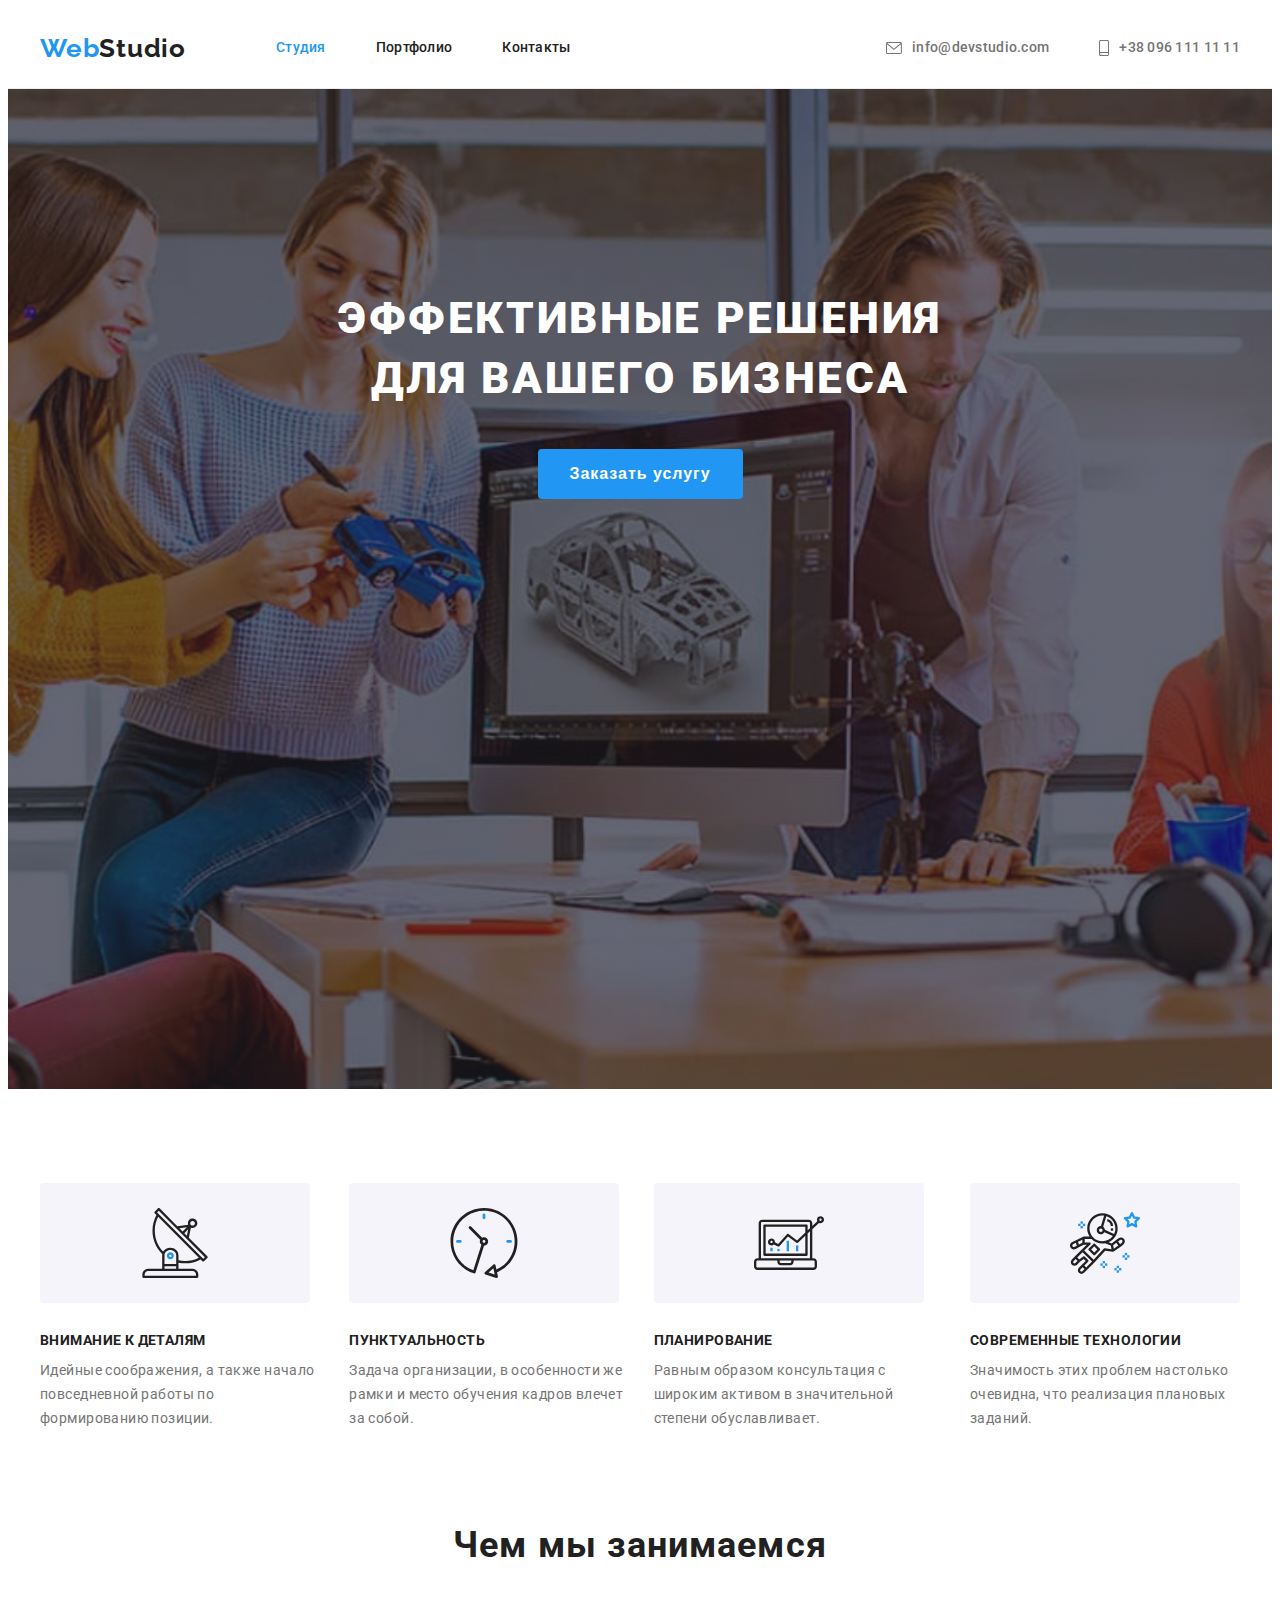
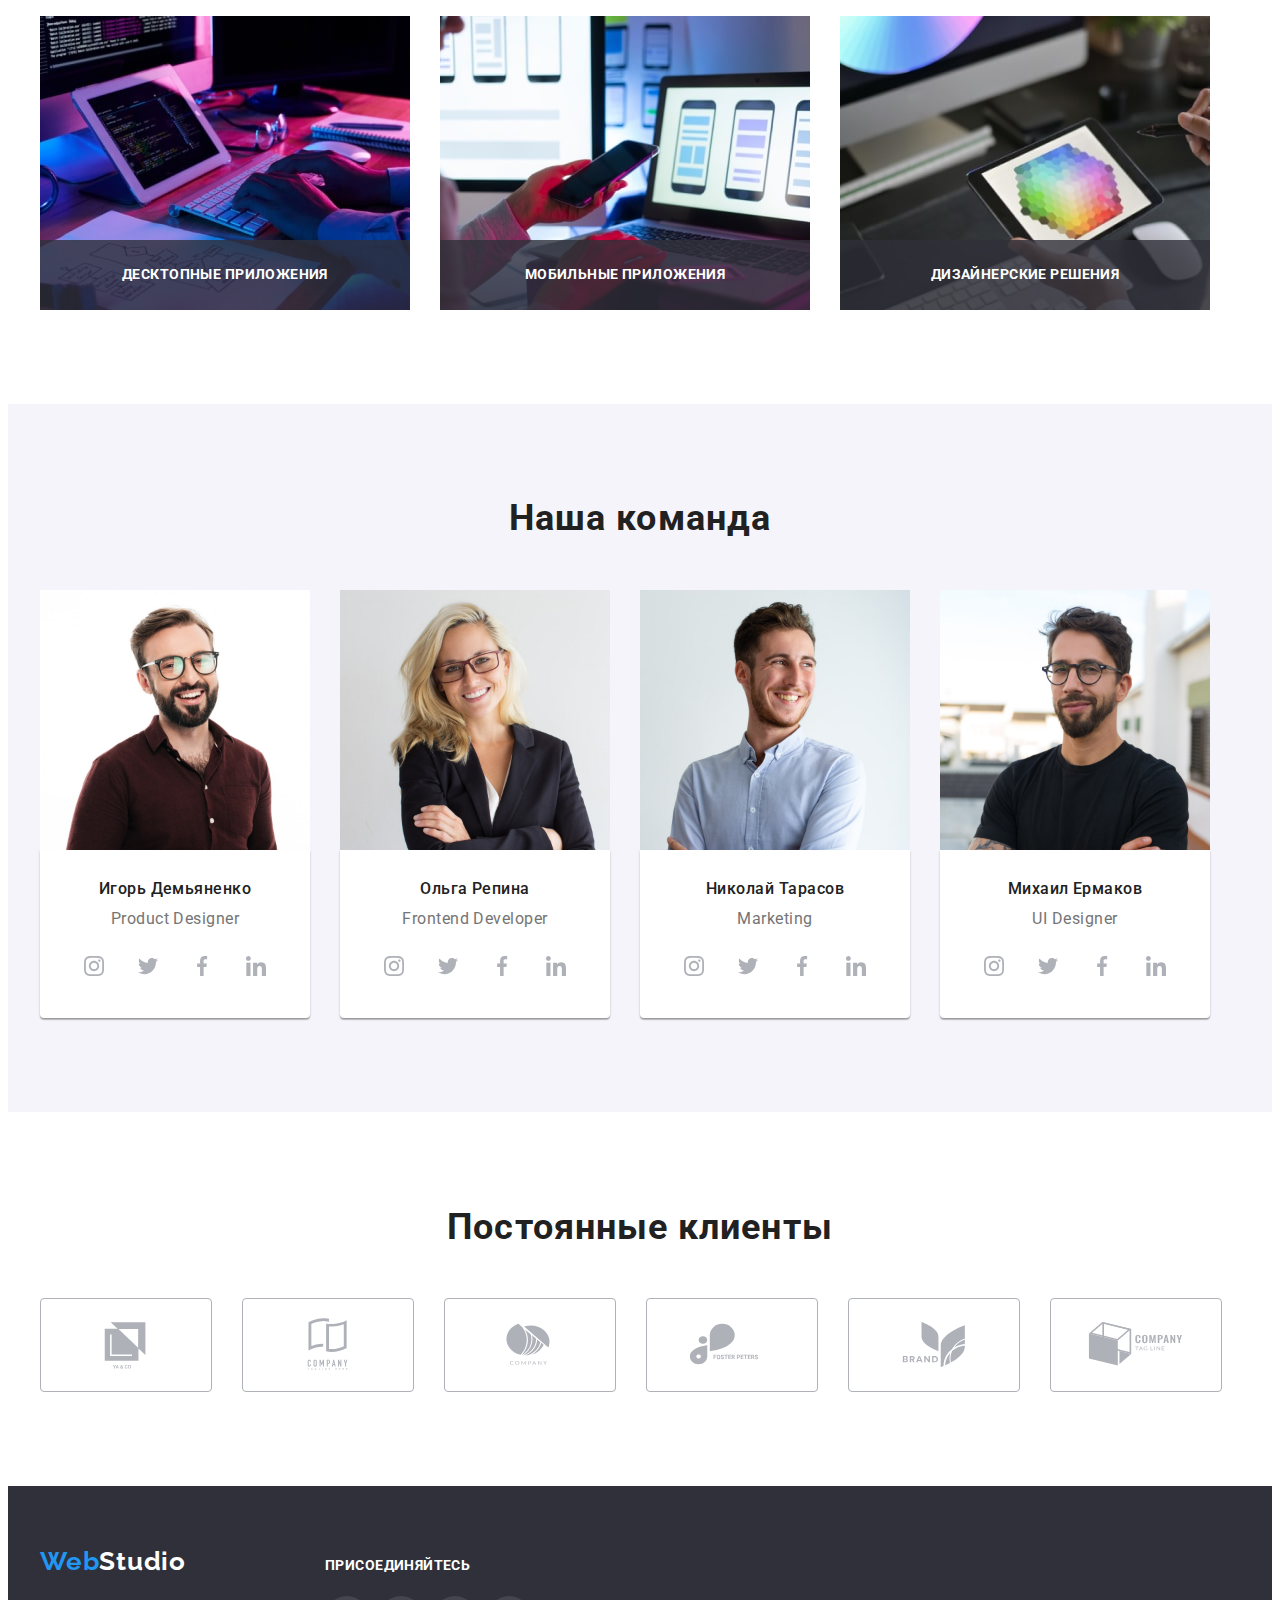
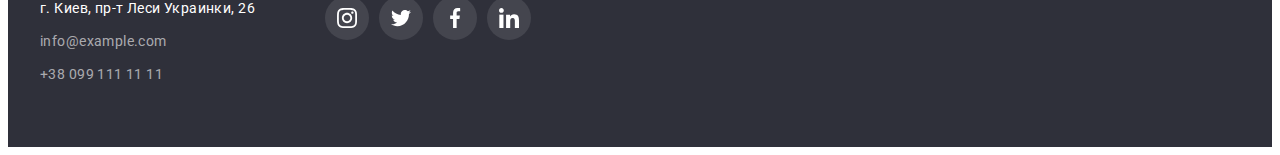
==== index.html @ 8d9dfb08 "add" ====
<!DOCTYPE html>
<html lang="ru">
<head>
    <meta charset="UTF-8">
    <meta http-equiv="X-UA-Compatible" content="IE=edge">
    <meta name="viewport" content="width=device-width, initial-scale=1.0">
    <title>Studio</title>
    <link rel="preconnect" href="https://fonts.googleapis.com">
    <link href="https://fonts.googleapis.com/css2?family=Raleway:wght@700&family=Roboto:wght@400;500;700;900&display=swap" rel="stylesheet">
    <link rel="preconnect" href="https://fonts.gstatic.com" crossorigin>
    <link
            rel="stylesheet"
            href="https://cdnjs.cloudflare.com/ajax/libs/modern-normalize/1.1.0/modern-normalize.min.css"
            integrity="sha512-wpPYUAdjBVSE4KJnH1VR1HeZfpl1ub8YT/NKx4PuQ5NmX2tKuGu6U/JRp5y+Y8XG2tV+wKQpNHVUX03MfMFn9Q=="
            crossorigin="anonymous"
            referrerpolicy="no-referrer"
        />
    <link rel="stylesheet" href="./css/styles.css">
</head>
<body>

    <!--Nav sections -->
    <header class="header">
        <div class="container header-container">
            <nav class="header-nav">
                <a href="./index.html" class="header-logo"><span>Web</span>Studio </a>
                    <ul class="header-list">
                        <li class="header-item"><a class="header-link  current" href="./index.html">Студия</a></li>
                        <li class="header-item"><a class="header-link" href="./portfolio.html">Портфолио</a></li>
                        <li class="header-item"><a class="header-link" href="#">Контакты</a></li>
                    </ul>
            </nav>
                <ul class="header-list">
                    <li class="header-item">
                        <a class="header-mail-link" href="mailto:info@example.com">
                            <svg class="header-icon-mail">
                            <use href="./images/symbol-defs.svg#icon-mail"></use>
                            </svg>
                            info@devstudio.com
                        </a>
                    </li>
                    <li class="header-item">
                        <a class="header-tel-link" href="tel:+380991111111">
                            <svg class="header-icon-tel">
                            <use href="./images/symbol-defs.svg#icon-smartphone"></use>
                            </svg>
                            +38 096 111 11 11
                        </a>
                    </li>
                </ul>
        </div>
    </header>

    <!--Main section -->
    <main>
        <!--Hero section-->
        <section class="hero">
            <div class="container hero-container">
                <h1 class="hero-title">Эффективные решения <br> для вашего бизнеса</h1>
                <button type="button" class="hero-btn">Заказать услугу</button>
            </div>
        </section>
       

    <!--Section What are you doing-->
    <section class="section">
       <div class="container">
           <h2 class="visually-hidden">Внимание к деталям</h2>
            <ul class="details-list">
                <li class="details-item">
                    <div class="details-box-icon">
                        <svg class="details-icon">
                            <use href="./images/symbol-defs.svg#icon-details-antenna-1"></use>
                        </svg>
                    </div>
                    <h3 class="details-title">Внимание к деталям</h3>
                    <p class="details-text">
                        Идейные соображения, а также начало повседневной работы по формированию позиции.
                    </p>
                </li>
                <li class="details-item ">
                    <div class="details-box-icon">
                         <svg class="details-icon">
                            <use href="./images/symbol-defs.svg#icon-details-clock-2"></use>
                        </svg>
                    </div>
                    <h3 class="details-title">Пунктуальность</h3>
                    <p class="details-text">
                        Задача организации, в особенности же рамки и место обучения кадров влечет за собой.
                    </p>
                </li>
                <li class="details-item ">
                    <div class="details-box-icon">
                         <svg class="details-icon">
                            <use href="./images/symbol-defs.svg#icon-details-diagram-3"></use>
                        </svg>
                    </div>
                    <h3 class="details-title">Планирование</h3>
                    <p class="details-text">
                        Равным образом консультация с широким активом в значительной степени обуславливает.
                    </p>
                </li>
                <li class="details-item ">
                     <div class="details-box-icon">
                         <svg class="details-icon">
                            <use href="./images/symbol-defs.svg#icon-details-astronaut-4"></use>
                        </svg>
                     </div>
                    <h3 class="details-title">Современные технологии</h3>
                    <p class="details-text">
                        Значимость этих проблем настолько очевидна, что реализация плановых заданий.
                    </p>
                </li>
            </ul>
       </div>
        </section>
        <section class="section doing-section">
            <div class="container">
                <h2 class="doing-title" >Чем мы занимаемся</h2>
                <ul class="doing-list">
                    <li class="doing-item">
                        <img src="images/work_1.jpg" alt="work1" width="370">
                         <div class="doing-box">
                            <p class="doing-text">Десктопные приложения</p>
                        </div>
                    </li>
                    <li class="doing-item">
                        <img src="images/work_2.jpg" alt="work2" width="370">
                        <div class="doing-box">
                            <p class="doing-text">Мобильные приложения</p>
                        </div>
                    </li>
                    <li class="doing-item">
                        <img src="images/work_3.jpg" alt="work3" width="370">
                        <div class="doing-box">
                            <p class="doing-text">Дизайнерские решения</p>
                        </div>
                    </li>
                </ul>
            </div>
        </section>
    <!--Team section-->
    <section class="section team">
        <div class="container">
            <h2 class="team-first-title">Наша команда</h2>
                <ul class="team-list">
                    <li class="team-item">
                        <img src="images/igor-min.jpg" alt="igor" width="270"  >
                        <div class="team-text-container">
                            <h3 class="team-second-title">Игорь Демьяненко</h3>
                            <p class="team-text">Product Designer</p>
                            <!--Social links team section-->
                            <ul class="team-social-list">
                                <li class="team-social-item">
                                <a class="team-social-link" href="#" 
                                    aria-label="instagram">
                                    <svg class="team-social-icon">
                                    <use href="./images/symbol-defs.svg#icon-instagram-1"></use>
                                    </svg>
                                </a>
                                </li>
                                <li class="team-social-item">
                                <a class="team-social-link" href="#"  
                                    aria-label="twitter">
                                    <svg class="team-social-icon">
                                    <use href="./images/symbol-defs.svg#icon-twitter-2"></use>
                                    </svg>
                                </a>
                                </li>
                                <li class="team-social-item">
                                <a class="team-social-link" href="#"  
                                    aria-label="facebook">
                                    <svg class="team-social-icon">
                                    <use href="./images/symbol-defs.svg#icon-facebook-3"></use>
                                    </svg>
                                </a>
                                </li>
                                <li class="team-social-item">
                                <a class="team-social-link" href="#"  
                                    aria-label="linkedin">
                                    <svg class="team-social-icon">
                                    <use href="./images/symbol-defs.svg#icon-linkedin-4"></use>
                                    </svg>
                                </a>
                                </li>
                            </ul>
                        </div>
                    </li>
                    <li class="team-item">
                        <img src="images/olga-min.jpg" alt="olga" width="270">
                        <div class="team-text-container">
                            <h3 class="team-second-title">Ольга Репина</h3>
                            <p class="team-text">Frontend Developer</p>
                            <!--Social links team section-->
                            <ul class="team-social-list">
                                <li class="team-social-item">
                                <a class="team-social-link" href="#" 
                                    aria-label="instagram">
                                    <svg class="team-social-icon">
                                    <use href="./images/symbol-defs.svg#icon-instagram-1"></use>
                                    </svg>
                                </a>
                                </li>
                                <li class="team-social-item">
                                <a class="team-social-link" href="#"  
                                    aria-label="twitter">
                                    <svg class="team-social-icon">
                                    <use href="./images/symbol-defs.svg#icon-twitter-2"></use>
                                    </svg>
                                </a>
                                </li>
                                <li class="team-social-item">
                                <a class="team-social-link" href="#"  
                                    aria-label="facebook">
                                    <svg class="team-social-icon">
                                    <use href="./images/symbol-defs.svg#icon-facebook-3"></use>
                                    </svg>
                                </a>
                                </li>
                                <li class="team-social-item">
                                <a class="team-social-link" href="#"  
                                    aria-label="linkedin">
                                    <svg class="team-social-icon">
                                    <use href="./images/symbol-defs.svg#icon-linkedin-4"></use>
                                    </svg>
                                </a>
                                </li>
                            </ul>
                        </div>
                    </li>
                    <li class="team-item">
                        <img src="images/nikolay-min.jpg" alt="nikolay" width="270">
                        <div class="team-text-container">
                            <h3 class="team-second-title">Николай Тарасов</h3>
                            <p class="team-text">Marketing</p>
                            <!--Social links team section-->
                            <ul class="team-social-list">
                                <li class="team-social-item">
                                <a class="team-social-link" href="#" 
                                    aria-label="instagram">
                                    <svg class="team-social-icon">
                                    <use href="./images/symbol-defs.svg#icon-instagram-1"></use>
                                    </svg>
                                </a>
                                </li>
                                <li class="team-social-item">
                                <a class="team-social-link" href="#"  
                                    aria-label="twitter">
                                    <svg class="team-social-icon">
                                    <use href="./images/symbol-defs.svg#icon-twitter-2"></use>
                                    </svg>
                                </a>
                                </li>
                                <li class="team-social-item">
                                <a class="team-social-link" href="#"  
                                    aria-label="facebook">
                                    <svg class="team-social-icon">
                                    <use href="./images/symbol-defs.svg#icon-facebook-3"></use>
                                    </svg>
                                </a>
                                </li>
                                <li class="team-social-item">
                                <a class="team-social-link" href="#"  
                                    aria-label="linkedin">
                                    <svg class="team-social-icon">
                                    <use href="./images/symbol-defs.svg#icon-linkedin-4"></use>
                                    </svg>
                                </a>
                                </li>
                            </ul>
                        </div>
                    </li>
                    <li class="team-item">
                        <img src="images/misha-min.jpg" alt="misha" width="270">
                        <div class="team-text-container">
                            <h3 class="team-second-title">Михаил Ермаков</h3>
                            <p class="team-text">UI Designer</p>
                            <!--Social links team section-->
                            <ul class="team-social-list">
                                <li class="team-social-item">
                                <a class="team-social-link" href="#" 
                                    aria-label="instagram">
                                    <svg class="team-social-icon">
                                    <use href="./images/symbol-defs.svg#icon-instagram-1"></use>
                                    </svg>
                                </a>
                                </li>
                                <li class="team-social-item">
                                <a class="team-social-link" href="#"  
                                    aria-label="twitter">
                                    <svg class="team-social-icon">
                                    <use href="./images/symbol-defs.svg#icon-twitter-2"></use>
                                    </svg>
                                </a>
                                </li>
                                <li class="team-social-item">
                                <a class="team-social-link" href="#"  
                                    aria-label="facebook">
                                    <svg class="team-social-icon">
                                    <use href="./images/symbol-defs.svg#icon-facebook-3"></use>
                                    </svg>
                                </a>
                                </li>
                                <li class="team-social-item">
                                <a class="team-social-link" href="#"  
                                    aria-label="linkedin">
                                    <svg class="team-social-icon">
                                    <use href="./images/symbol-defs.svg#icon-linkedin-4"></use>
                                    </svg>
                                </a>
                                </li>
                            </ul>
                        </div>
                    </li>
                </ul>
        </div>
    </section>

    <!--Clients section-->
    <section class="section">
       <div class="container">
            <h2 class="clients-tittle">Постоянные клиенты</h2>
        <ul class="clients-list">
            <li class="clients-item">
                <a class="clients-link" href="#">
                    <svg class="clients-icon">
                    <use href="./images/symbol-defs.svg#icon-clients-logo" ></use>
                    </svg>
                </a>
            </li>
            <li class="clients-item">
                <a class="clients-link" href="#">
                    <svg class="clients-icon">
                    <use href="./images/symbol-defs.svg#icon-clients-logo-1" ></use>
                    </svg>
                </a>
            </li>
            <li class="clients-item">
                <a class="clients-link" href="#">
                    <svg class="clients-icon">
                    <use href="./images/symbol-defs.svg#icon-clients-logo-2" ></use>
                    </svg>
                </a>
            </li>
            <li class="clients-item">
                <a class="clients-link" href="#">
                    <svg class="clients-icon">
                    <use href="./images/symbol-defs.svg#icon-clients-logo-3" ></use>
                    </svg>
                </a>
            </li>
            <li class="clients-item">
                <a class="clients-link" href="#">
                    <svg class="clients-icon">
                    <use href="./images/symbol-defs.svg#icon-clients-logo-4" ></use>
                    </svg>
                </a>
            </li>
            <li class="clients-item">
                <a class="clients-link link" href="#">
                    <svg class="clients-icon">
                    <use href="./images/symbol-defs.svg#icon-clients-logo-6"></use>
                    </svg>
                </a>
            </li>
        </ul>
       </div>
    </section>
</main>

    <!--Footer section-->
<footer class="footer">
    <div class="container footer-container">
       <div class="footer-box">
            <a href="./index.html" class="footer-logo"><span>Web</span>Studio </a>
                <address class="footer-adress">
                    <ul class="footer-list">
                        <li class="footer-item">
                            <a href="#" class="footer-second-adress">г. Киев, пр-т Леси Украинки, 26</a>  
                        </li>
                        <li class="footer-item">
                            <a href="mailto:info@example.com" class="footer-mail">info@example.com</a>
                        </li>
                        <li class="footer-item">
                            <a href="tel:+380991111111" class="footer-tel">+38 099 111 11 11</a>
                        </li>
                    </ul>
                </address>
       </div>
        <!--Social links team section-->
      <div class="footer-box">
            <p class="footer-social-text">Присоединяйтесь</p>
            <ul class="footer-social-list">
                <li class="footer-social-item">
                    <a class="footer-social-link" href="#" aria-label="instagram">
                    <svg class="footer-social-icon">
                        <use href="./images/symbol-defs.svg#icon-instagram-1"></use>
                    </svg>
                </a>
                </li>
                <li class="footer-social-item">
                    <a class="footer-social-link" href="#" aria-label="twitter">
                    <svg class="footer-social-icon">
                        <use href="./images/symbol-defs.svg#icon-twitter-2"></use>
                    </svg>
                </a>
                </li>
                <li class="footer-social-item">
                <a class="footer-social-link" href="#" aria-label="facebook">
                    <svg class="footer-social-icon">
                        <use href="./images/symbol-defs.svg#icon-facebook-3"></use>
                    </svg>
                </a>
                </li>
                <li class="footer-social-item">
                <a class="footer-social-link" href="#"aria-label="linkedin">
                    <svg class="footer-social-icon">
                        <use href="./images/symbol-defs.svg#icon-linkedin-4"></use>
                    </svg>
                </a>
                </li>
            </ul>
      </div>
    </div>
</footer>

</body>
</html>
---- css/styles.css ----
:root {
    --main-text-color: #757575;/*основной цвет текста на сайте*/
    --primary-first-text-color:#FFFFFF;/*второй цвет текста на сайте*/
    --primary-second-text-color:#212121;/*третий цвет текста на сайте*/
    --accent-color:#2196F3;/*акцент цвета*/
    --main-background-color:#FFFFFF; /*главный цвет-заливки сайта*/
    --primary-background-color:#2F303A;/*цвет заливки для fouter и hero*/
    --primary-team-background-color:#F5F4FA;/*цвет заливки team*/
    --main-btn-background: #2196F3;/*заливка кнопки*/
    --foter-mail-color:rgba(255, 255, 255, 0.6);/*цвет мейла и телефона в футоре*/
    --icon-color:#AFB1B8;/*цвет для иконки*/
}

body {
    font-family: Roboto, sans-serif; /*подкл. главного шрифта на сайте*/
    font-size: 14px; /*подкл. размера шрифта на сайте*/
    background: var(--main-background-color); /*главная заливка*/
    color: var(--main-text-color); /*главный цвет шрифта*/
}

/*сбрасывает стили*/
h1, h2, h3, p, ul {
    margin: 0;
}

/*убирает точки в списке*/
ul {
    padding: 0;
    list-style: none;
}

/*убирает подчеркивания в ссылках*/
a {
    text-decoration: none;
}

/*сбрасывает стили на картинках*/
img {
    display: block;
    max-width: 100%;
    height: auto;
}

/*скрывает не нужные заголовки*/
.visually-hidden {
    position: absolute;
    white-space: nowrap;
    width: 1px;
    height: 1px;
    overflow: hidden;
    border: 0;
    padding: 0;
    clip: rect(0 0 0 0);
    clip-path: inset(50%);
    margin: -1px;
}

/*контейнер*/
.container {
    width: 1200px;
    margin: 0 auto;
    padding-left: 15px;
    padding-right: 15px;

}

/*падинг на секции*/
.section {
    padding: 94px 0;
}


/*-------------HEADER-------------- */

.header {
    border-bottom: 1px solid #ececec;
}

.header-container {
    display: flex;
    align-items: center;
}

.header-nav {
    display: flex;
    align-items: center;
}

.header-logo {
    margin-right: 90px;

    font-family: Raleway, sans-serif;
    font-weight: 700;
    font-size: 26px;
    line-height: 1.19;
    letter-spacing: 0.03em;

    color: var(--primary-second-text-color);
}

.header-logo > span {
    color: var(--accent-color);
}

.header-list {
    display: flex;
    margin-left: auto;
}

.header-item:not(:last-child) {
    margin-right: 50px;
}

.header-link {
    padding: 32px 0;
    display: block;

    font-weight: 500;
    line-height: 1.14;
    letter-spacing: 0.02em;

    color: var(--primary-second-text-color);
    
}

.header-tel-link,
.header-mail-link {
    display: flex;
    align-items: center;
    font-weight: 500;
    line-height: 1.14;
    letter-spacing: 0.02em;
    color: var(--main-text-color);
}

.header-icon-mail,
.header-icon-tel {
    margin-right: 10px;
    fill: currentColor;
    width: 16px;
    height: 12px;
}
.header-icon-tel {
    width: 10px;
    height: 16px;
}
.header-link:hover,
.header-link:focus,
.header-tel-link:hover,
.header-tel-link:focus,
.header-mail-link:hover,
.header-mail-link:focus {
    color: var(--accent-color);
}

.current {
    color: #2196F3;
}

/*---------------HERO-----------------*/

.hero {
    padding: 200px 0;
    margin: 0 auto;

    max-width: 1600px;
    height: 600px;
    background-color:var(--primary-background-color);
    background-image: linear-gradient( 
        to right,
        rgba(47, 48, 58, 0.4),
        rgba(47, 48, 58, 0.4)),
        url('../images/header-background-min.jpg');
    background-repeat: no-repeat ;
    background-size: cover;
    background-position: center;
}

.hero-container {
    display: flex;
    flex-direction: column;
    align-items: center;
}

.hero-title {
    margin-bottom: 40px;

    font-weight: 900;
    font-size: 44px;
    line-height: 1.36;
    text-align: center;
    letter-spacing: 0.06em;
    text-transform: uppercase;

    color:var(--primary-first-text-color);
}

.hero-btn {
    padding: 10px 32px;
   
    font-weight: 700;
    font-size: 16px;
    line-height: 1.87;
    text-decoration: none;
    letter-spacing: 0.06em;

    color: var(--primary-first-text-color);
    background-color: var(--main-btn-background);
    border: transparent;
    border-radius: 4px;
    cursor: pointer;
}

/*---------------------DETAILS SECTION-------------------*/

.details-title {
    margin-bottom: 10px;

    font-weight: 700;
    font-size: 14px;
    line-height: 1.14;
    letter-spacing: 0.03em;
    text-transform: uppercase;
    
    color:var(--primary-second-text-color);
}

.details-text {
    font-weight: 400;
    line-height: 1.71;
    letter-spacing: 0.03em;
    
}

.details-list {
    display: flex;
}

.details-item:not(:last-child) {
   margin-right: 30px;
}

.details-box-icon {
    margin-bottom: 30px;

    display: flex;
    width: 270px;
    height: 120px;
    align-items: center;
    justify-content: center;
      
    background-color: var(--primary-team-background-color);
    border-radius: 4px;
}

.details-icon {
    width: 70px;
    height: 70px;
}


/*----------------------DOING SECTION--------------------*/

.doing-section {
    padding-top: 0;
}

.doing-title {
    margin-bottom: 50px;

    font-weight: 700;
    font-size: 36px;
    line-height: 1.16;
    text-align: center;
    letter-spacing: 0.03em;

    color:var(--primary-second-text-color);
}

.doing-list {
    display: flex;
}

.doing-item:not(:last-child) {
    margin-right: 30px;
    position: relative;
}

.doing-item {
    position: relative;
}

.doing-box {
    position: absolute;
    bottom: 0;
    left: 0;
    display: flex;    
    justify-content: center;
    align-items: center;
    width: 100%;
    height: 70px;
    background: rgba(47, 48, 58, 0.8);
}

.doing-text {    
    font-weight: 700;
    font-size: 14px;
    line-height: 1.14;
    text-align: center;
    letter-spacing: 0.03em;
    text-transform: uppercase;

    color: var(--primary-first-text-color); 

}

/*--------------------TEAM SECTION-----------------------*/

.team {
    background-color: var(--primary-team-background-color);
}

.team-first-title {
    margin-bottom: 50px;

    font-weight: 700;
    font-size: 36px;
    line-height: 1.16;
    text-align: center;
    letter-spacing: 0.03em;

    color:var(--primary-second-text-color);
}

.team-text-container {
    padding: 30px 0;

    box-shadow: 0px 1px 3px rgba(0, 0, 0, 0.12),
        0px 1px 1px rgba(0, 0, 0, 0.14),
        0px 2px 1px rgba(0, 0, 0, 0.2);
    border-radius: 0px 0px 4px 4px;
}

.team-second-title {
    margin-bottom: 10px;

    font-weight: 500;
    font-size: 16px;
    line-height: 1.18;
    text-align: center;
    letter-spacing: 0.03em;

    color: var(--primary-second-text-color);
}

.team-text {
    font-weight: 400;
    font-size: 16px;
    line-height: 19px;
    text-align: center;
    letter-spacing: 0.03em;
}

.team-list {
    display: flex;
}

.team-item {
    background-color: var(--main-background-color);
}

.team-item:not(:last-child) {
    margin-right: 30px;
}

/*----Team social link-------*/

.team-social-list {
    margin-top: 16px;
    display: flex;
    justify-content: center;
}

.team-social-item:not(:last-child) {
    margin-right: 10px;
}

.team-social-link {
    display: flex;
    width: 44px;
    height: 44px;
    align-items: center;
    justify-content: center;

    color: var(--icon-color);
}

.team-social-icon {
    fill: currentColor;
    width: 20px;
    height: 20px;
}

.team-social-link:hover,
.team-social-link:focus {
    background-color: var(--accent-color);
    color: var(--primary-first-text-color);
    border-radius: 50%;

}

/*------------------Clients--------------------*/

.clients-tittle {
    margin-bottom: 50px;
    font-weight: 700;
    font-size: 36px;
    line-height: 42px;
    text-align: center;
    letter-spacing: 0.03em;

    color: var(--primary-second-text-color);
}

.clients-list {
    display: flex;
}

.clients-item:not(:last-child) {
    margin-right: 30px;
}

.clients-link {
    display: flex;
    width: 170px;
    height: 92px;
    align-items: center;
    justify-content: center;
  
    border: 1px solid var(--icon-color);
    border-radius: 4px;
    color: var(--icon-color);
}

.clients-link:hover,
.clients-link:focus {
   color: var(--accent-color);
   border: 1px solid var(--accent-color);
}

.clients-icon {
    fill: currentColor;
    width: 106px;
    height: 60px;
}


/*------------------------FOUTER---------------------------*/

.footer {
    background-color:var(--primary-background-color);
    padding: 60px 0;
}

.footer-container {
    display: flex;
    align-items: baseline;
    
}

.footer-logo {
    font-family: Raleway, sans-serif;
    font-weight: 700;
    font-size: 26px;
    line-height: 1.19;
    letter-spacing: 0.03em;

    color:var(--primary-first-text-color);
}

.footer-logo > span {
    color: var(--accent-color);
}

.footer-adress {
    margin-top: 20px;
    font-style: normal;
}

.footer-second-adress {
    font-style: normal;
    font-weight: 400;
    line-height: 1.71;
    letter-spacing: 0.03em;

    color:var(--primary-first-text-color);
}

.footer-item:not(:last-child) {
    margin-bottom: 9px;
}


.footer-mail,
.footer-tel {
    font-weight: 400;
    line-height: 1.71;
    letter-spacing: 0.03em;

    color: var(--foter-mail-color);
}

.footer-social-text {
    margin-bottom: 20px;
    font-weight: 700;
    font-size: 14px;
    line-height: 1.42;
    letter-spacing: 0.03em;
    text-transform: uppercase;

    color: var(--primary-first-text-color);
}

.footer-box:not(:last-child) {
    margin-right: 70px;
}

.footer-social-list {
    display: flex;
}

.footer-social-item:not(:last-child) {
    margin-right: 10px;
}

.footer-social-link {
    display: flex;
    width: 44px;
    height: 44px;
    align-items: center;
    justify-content: center;
    background: rgba(255, 255, 255, 0.1);
    border-radius: 50%;
    color: var(--primary-first-text-color);
}

.footer-social-icon {
    width: 20px;
    height: 20px;
    fill: currentColor;
}

.footer-social-link:hover,
.footer-social-link:focus {
    background-color: var(--accent-color);
    border-radius: 50%;
}


/********************************************************************************************/
/*-------------------------PORTFOLIO-----------------------*/

/*--------------------------GALLERY------------------------*/

.gallery-btn-list {
    display: flex;
    justify-content: center;

    margin-bottom: 50px;
}

.gallery-btn-item:not(:last-child) {
    margin-right: 8px;
}

.gallery-btn {
    padding: 6px 22px;

    font-weight: 500;
    font-size: 16px;
    line-height: 1.62;
    text-align: center;
    letter-spacing: 0.03em;

    color: var(--primary-second-text-color);
    background: var(--primary-team-background-color);
    
    border-radius: 4px;
    border-style: none;

    cursor: pointer
}

.gallery-btn:hover,
.gallery-btn:focus {
    color: var(--primary-first-text-color);
    background:var(--accent-color);
    box-shadow: 0px 3px 1px rgba(0, 0, 0, 0.1),
    0px 1px 2px rgba(0, 0, 0, 0.08),
    0px 2px 2px rgba(0, 0, 0, 0.12);

}

.gallery-list {
    margin-bottom: -30px;
    margin-right: -30px;
    display: flex;
    flex-wrap: wrap;
}

.gallery-item {
    margin-right: 30px;
    margin-bottom: 30px;
    position: relative;
    flex-basis: calc(100% / 3 - 30px);
}

.gallery-img {
    display: block;
    width: 370px;
    height: 294px;
}

.gallery-box {
    position: absolute;
    bottom: 0;
    left: 0;
    width: 100%;
    height: 100%;
    opacity: 0;
}

.gallery-box-text {
    padding: 63px 24px;
    position: absolute;
    
    font-style: 400;
    font-weight: normal;
    font-size: 18px;
    line-height: 1.56;
    letter-spacing: 0.03em;
    
    color: var(--primary-first-text-color);
    background: rgba(33, 150, 243, 0.9);
}

.gallery-text-container {
    padding: 20px 24px;

    background-color:var(--main-background-color);
    border: 1px solid #EEEEEE;
}

.gallery-title {
    margin-bottom: 8px;

    font-weight: 700;
    font-size: 18px;
    line-height: 2.11;
    letter-spacing: 0.06em;

    color: var(--primary-second-text-color);
}

.gallery-text {
    font-weight: 400;
    font-size: 16px;
    line-height: 1.87;
    letter-spacing: 0.03em;
}

.gallery-link {
    display: block;
    color: var(--primary-second-text-color);
}


.gallery-link:hover,
.gallery-link:focus {

    box-shadow: 0px 1px 1px rgba(0, 0, 0, 0.12),
        0px 4px 4px rgba(0, 0, 0, 0.06),
        1px 4px 6px rgba(0, 0, 0, 0.16);
}
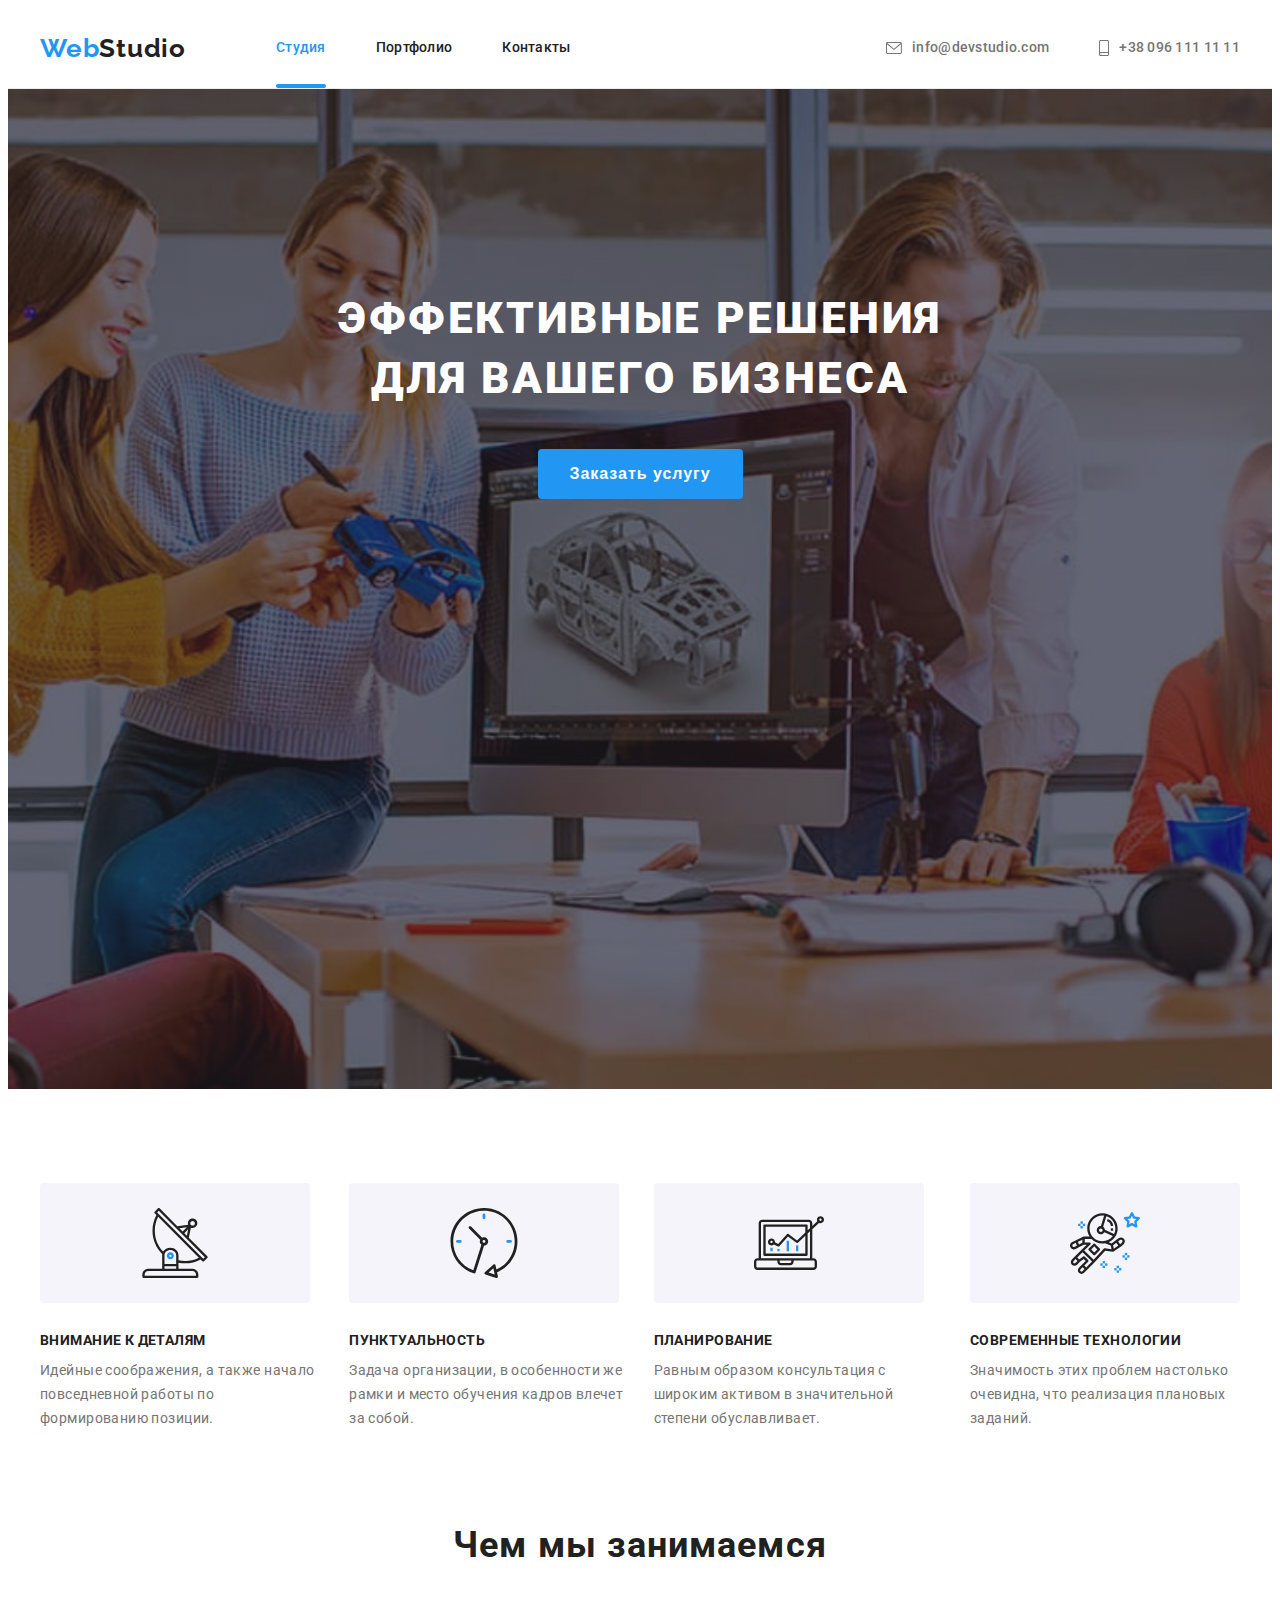
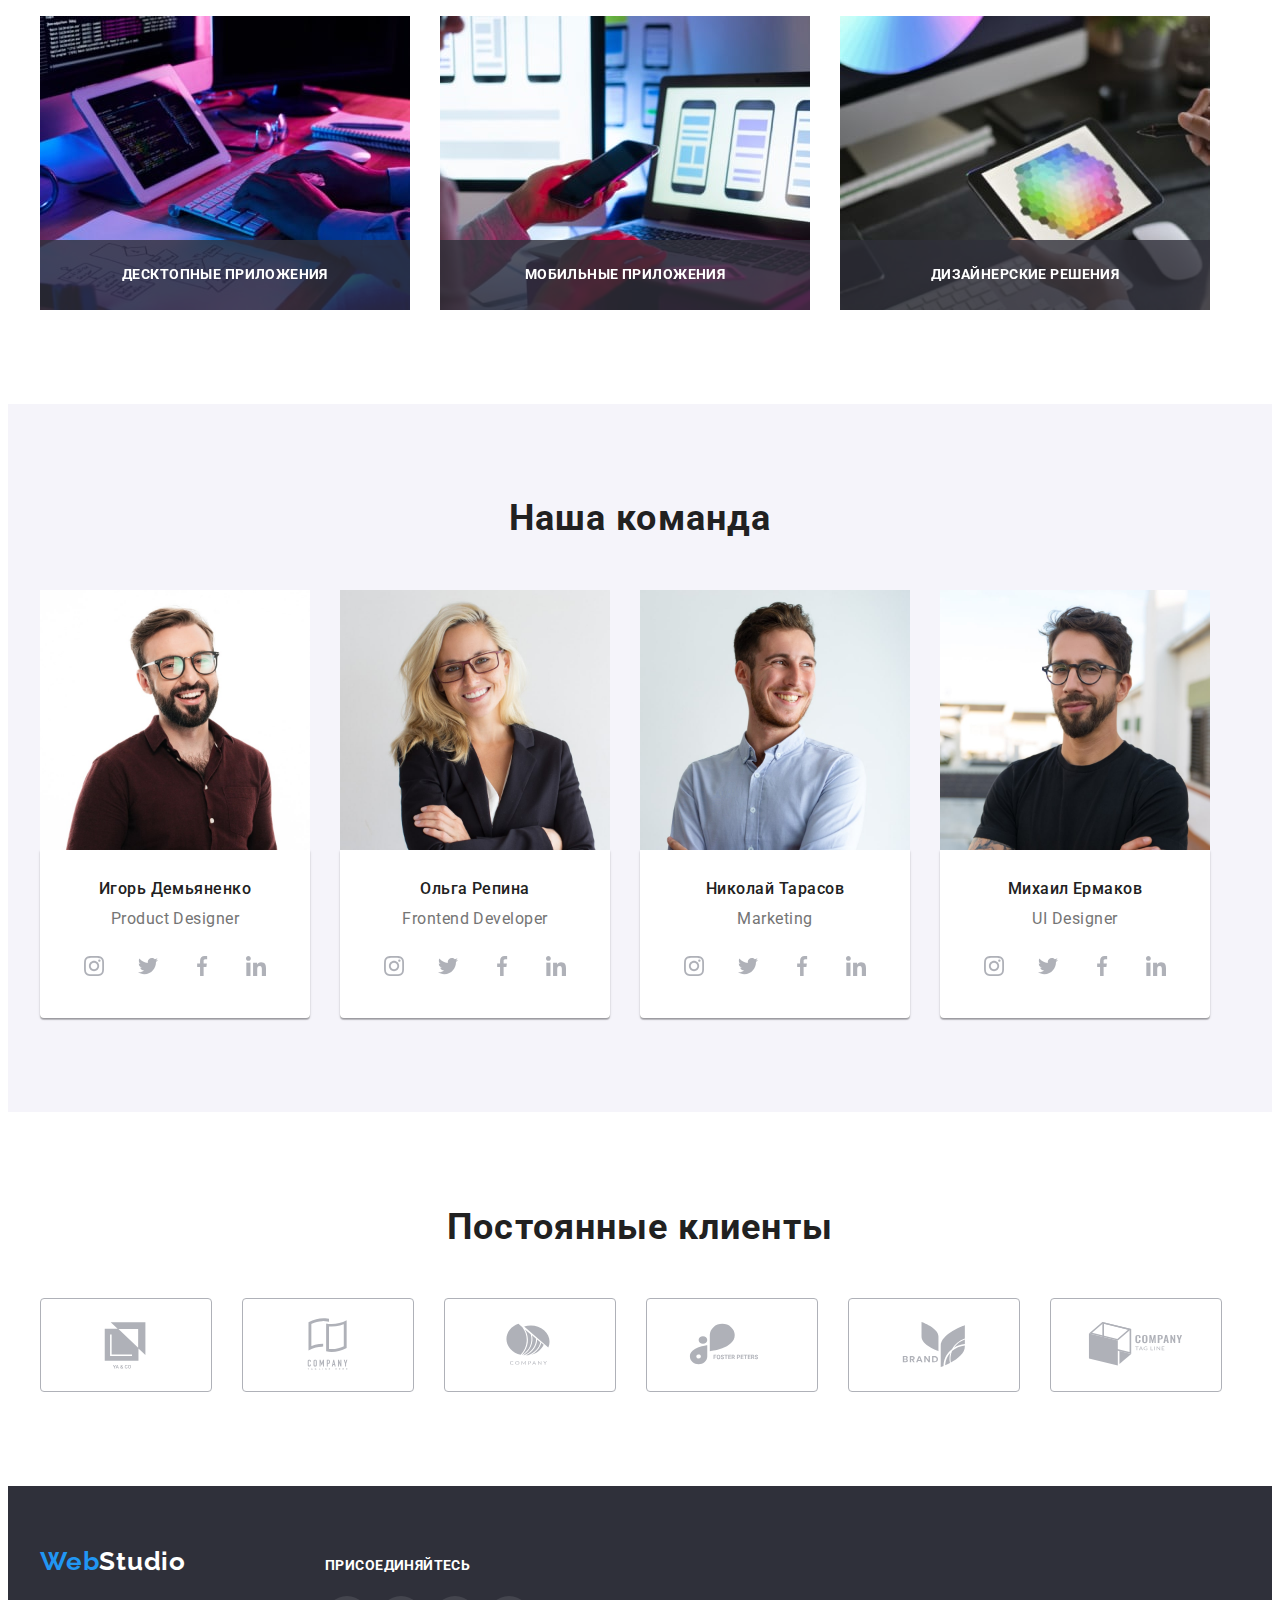
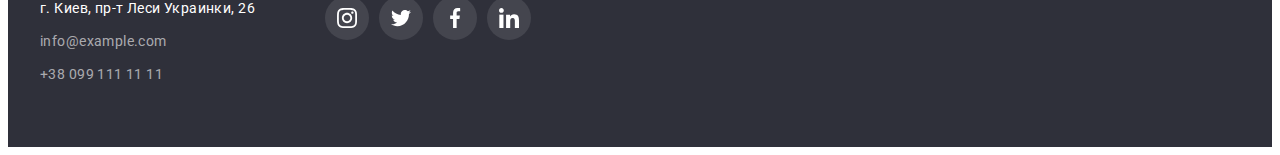
==== commit 6e7e5d18: "add new" ====
--- a/index.html
+++ b/index.html
@@ -55,9 +55,18 @@
     <main>
         <!--Hero section-->
         <section class="hero">
-            <div class="container hero-container">
+            <div class="container hero-container" >
                 <h1 class="hero-title">Эффективные решения <br> для вашего бизнеса</h1>
-                <button type="button" class="hero-btn">Заказать услугу</button>
+                <button  data-modal-open type="button" class="hero-btn" >Заказать услугу</button>
+                <div class="backdrop is-hidden" data-modal>
+                    <div class="modal">
+                        <button data-modal-close class="modal-btn">
+                            <svg class="modal-icon">
+                                <use href="./images/symbol-defs.svg#icon-close"></use>
+                            </svg>
+                        </button>
+                    </div>
+                </div>
             </div>
         </section>
        
@@ -413,7 +422,7 @@
                 </a>
                 </li>
                 <li class="footer-social-item">
-                <a class="footer-social-link" href="#"aria-label="linkedin">
+                <a class="footer-social-link" href="#" aria-label="linkedin">
                     <svg class="footer-social-icon">
                         <use href="./images/symbol-defs.svg#icon-linkedin-4"></use>
                     </svg>
@@ -423,6 +432,6 @@
       </div>
     </div>
 </footer>
-
+<script src="js/modal.js"></script>
 </body>
 </html>--- a/css/styles.css
+++ b/css/styles.css
@@ -112,6 +112,7 @@
 }
 
 .header-link {
+    position: relative;
     padding: 32px 0;
     display: block;
 
@@ -131,6 +132,7 @@
     line-height: 1.14;
     letter-spacing: 0.02em;
     color: var(--main-text-color);
+    transition: background-color 250ms cubic-bezier(0.4, 0, 0.2, 1);
 }
 
 .header-icon-mail,
@@ -139,6 +141,7 @@
     fill: currentColor;
     width: 16px;
     height: 12px;
+    transition: background-color 250ms cubic-bezier(0.4, 0, 0.2, 1);
 }
 .header-icon-tel {
     width: 10px;
@@ -154,7 +157,20 @@
 }
 
 .current {
-    color: #2196F3;
+    color: var(--accent-color);
+}
+
+.current::after {
+    content: ' ';
+    position: absolute;
+    left: 0;
+    bottom: 0;
+
+    width: 100%;
+    height: 4px;
+
+    background-color: var(--accent-color);
+    border-radius: 2px;
 }
 
 /*---------------HERO-----------------*/
@@ -209,6 +225,85 @@
     border: transparent;
     border-radius: 4px;
     cursor: pointer;
+
+    /*transition-property: background-color;
+    transition-duration: 250ms;
+    transition-timing-function: cubic-bezier(0.4, 0, 0.2, 1);*/
+    transition: background-color 250ms cubic-bezier(0.4, 0, 0.2, 1);
+}
+.hero-btn:hover,
+.hero-btn:focus {
+    background-color: var(--main-btn-background);
+}
+
+.backdrop {
+    position: fixed;
+    top: 0;
+    left: 0;
+    width: 100%;
+    height: 100%;
+    background-color: rgba(0, 0, 0, 0.2);
+
+    opacity: 1;
+
+    transition: opacity 250ms cubic-bezier(0.4, 0, 0.2, 1);
+}
+
+.backdrop.is-hidden {
+    opacity: 0;
+    pointer-events: none;
+}
+
+.modal {
+    position: absolute;
+    top: 50%;
+    left: 50%;
+
+    width: 528px;
+    height: 581px;
+
+    opacity: 1;
+
+    background-color: var(--main-background-color);
+    box-shadow: 0px 1px 3px rgba(0, 0, 0, 0.12),
+    0px 1px 1px rgba(0, 0, 0, 0.14),
+    0px 2px 1px rgba(0, 0, 0, 0.2);
+    border-radius: 4px;
+
+    transform: translate(-50%, -50%) scale(1);
+    transition: transform 250ms cubic-bezier(0.4, 0, 0.2, 1);
+}
+
+.is-hidden .modal {
+    transform: translate(-50%, -50%) scale(1.1);
+    opacity: 0;
+}
+
+.modal-btn {
+    position: absolute;
+    display: flex;
+    
+    top: 8px;
+    right: 8px;
+    
+    width: 30px;
+    height: 30px;
+    align-items: center;
+    justify-content: center;
+
+    color: #000000;
+    
+    background-color: var(--main-background-color);
+    border: 1px solid rgba(0, 0, 0, 0.1);
+    border-radius: 50%;
+    transition: background-color 250ms cubic-bezier(0.4, 0, 0.2, 1);
+    cursor: pointer;
+}
+
+.modal-icon {
+    fill: currentColor;
+    width: 11px;
+    height: 11px;
 }
 
 /*---------------------DETAILS SECTION-------------------*/
@@ -393,6 +488,7 @@
     justify-content: center;
 
     color: var(--icon-color);
+    transition: background-color 250ms cubic-bezier(0.4, 0, 0.2, 1);
 }
 
 .team-social-icon {
@@ -440,6 +536,8 @@
     border: 1px solid var(--icon-color);
     border-radius: 4px;
     color: var(--icon-color);
+
+    transition: background-color 250ms cubic-bezier(0.4, 0, 0.2, 1);
 }
 
 .clients-link:hover,
@@ -542,6 +640,8 @@
     background: rgba(255, 255, 255, 0.1);
     border-radius: 50%;
     color: var(--primary-first-text-color);
+
+    transition: background-color 250ms cubic-bezier(0.4, 0, 0.2, 1);
 }
 
 .footer-social-icon {
@@ -587,8 +687,10 @@
     
     border-radius: 4px;
     border-style: none;
+    transition: background-color 250ms cubic-bezier(0.4, 0, 0.2, 1);
 
     cursor: pointer
+    
 }
 
 .gallery-btn:hover,
@@ -615,19 +717,32 @@
     flex-basis: calc(100% / 3 - 30px);
 }
 
+.gallery-box {
+    position: relative;
+    overflow: hidden;
+}
+
 .gallery-img {
     display: block;
     width: 370px;
     height: 294px;
 }
 
-.gallery-box {
+.gallery-box:hover .gallery-overlay-box
+.gallery-box:focus .gallery-overlay-box {
+    transform: translateY(0);
+}
+
+.gallery-overlay-box {
     position: absolute;
     bottom: 0;
     left: 0;
     width: 100%;
-    height: 100%;
-    opacity: 0;
+    height: 100%;    
+    background-color: rgba(33, 150, 243, 0.9);
+
+    transform: translateY(101%);
+    transition: transform 250ms cubic-bezier(0.4, 0, 0.2, 1);   
 }
 
 .gallery-box-text {
@@ -641,7 +756,7 @@
     letter-spacing: 0.03em;
     
     color: var(--primary-first-text-color);
-    background: rgba(33, 150, 243, 0.9);
+    
 }
 
 .gallery-text-container {
@@ -672,17 +787,20 @@
 .gallery-link {
     display: block;
     color: var(--primary-second-text-color);
-}
-
+    transition: background-color 250ms cubic-bezier(0.4, 0, 0.2, 1);
+}
 
 .gallery-link:hover,
 .gallery-link:focus {
-
     box-shadow: 0px 1px 1px rgba(0, 0, 0, 0.12),
         0px 4px 4px rgba(0, 0, 0, 0.06),
         1px 4px 6px rgba(0, 0, 0, 0.16);
 }
 
+.gallery-link:hover .gallery-overlay-box,
+.gallery-link:focus .gallery-overlay-box {
+    transform: translateY(0);
+}
 
  
 
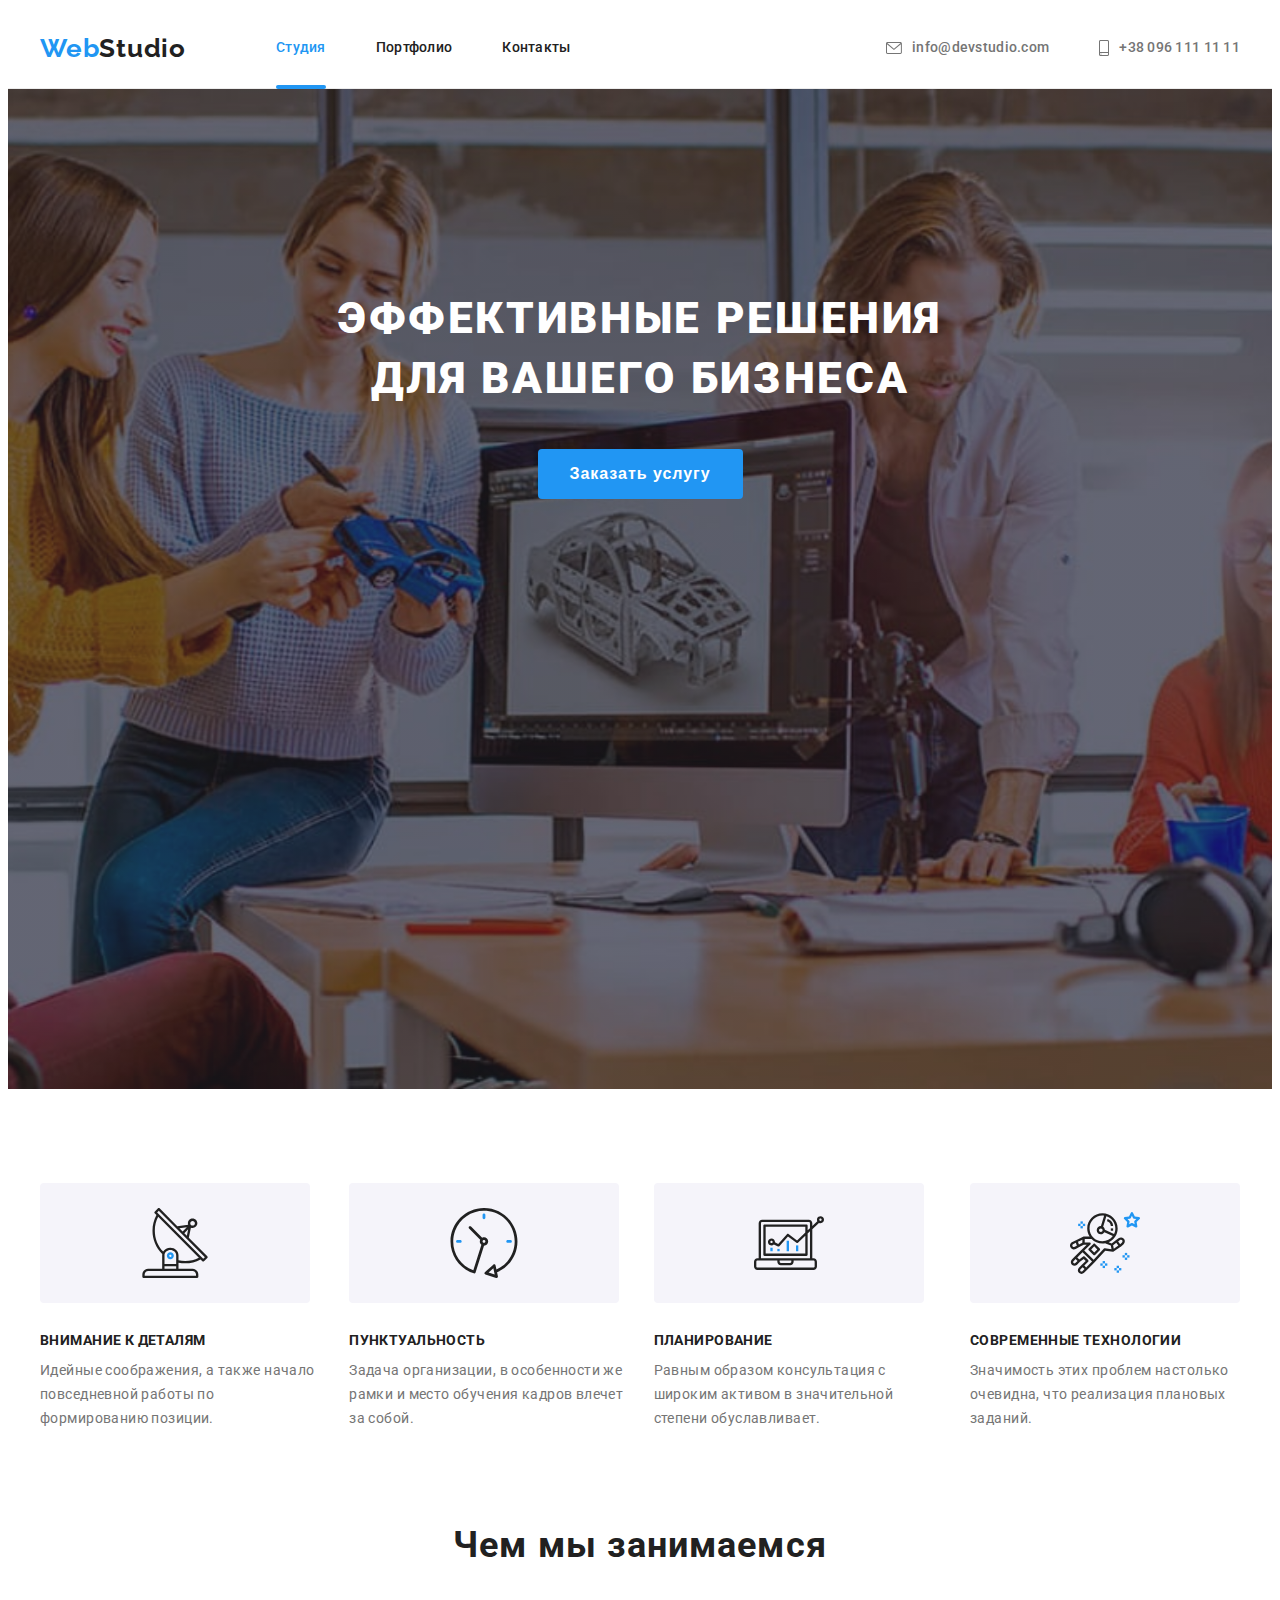
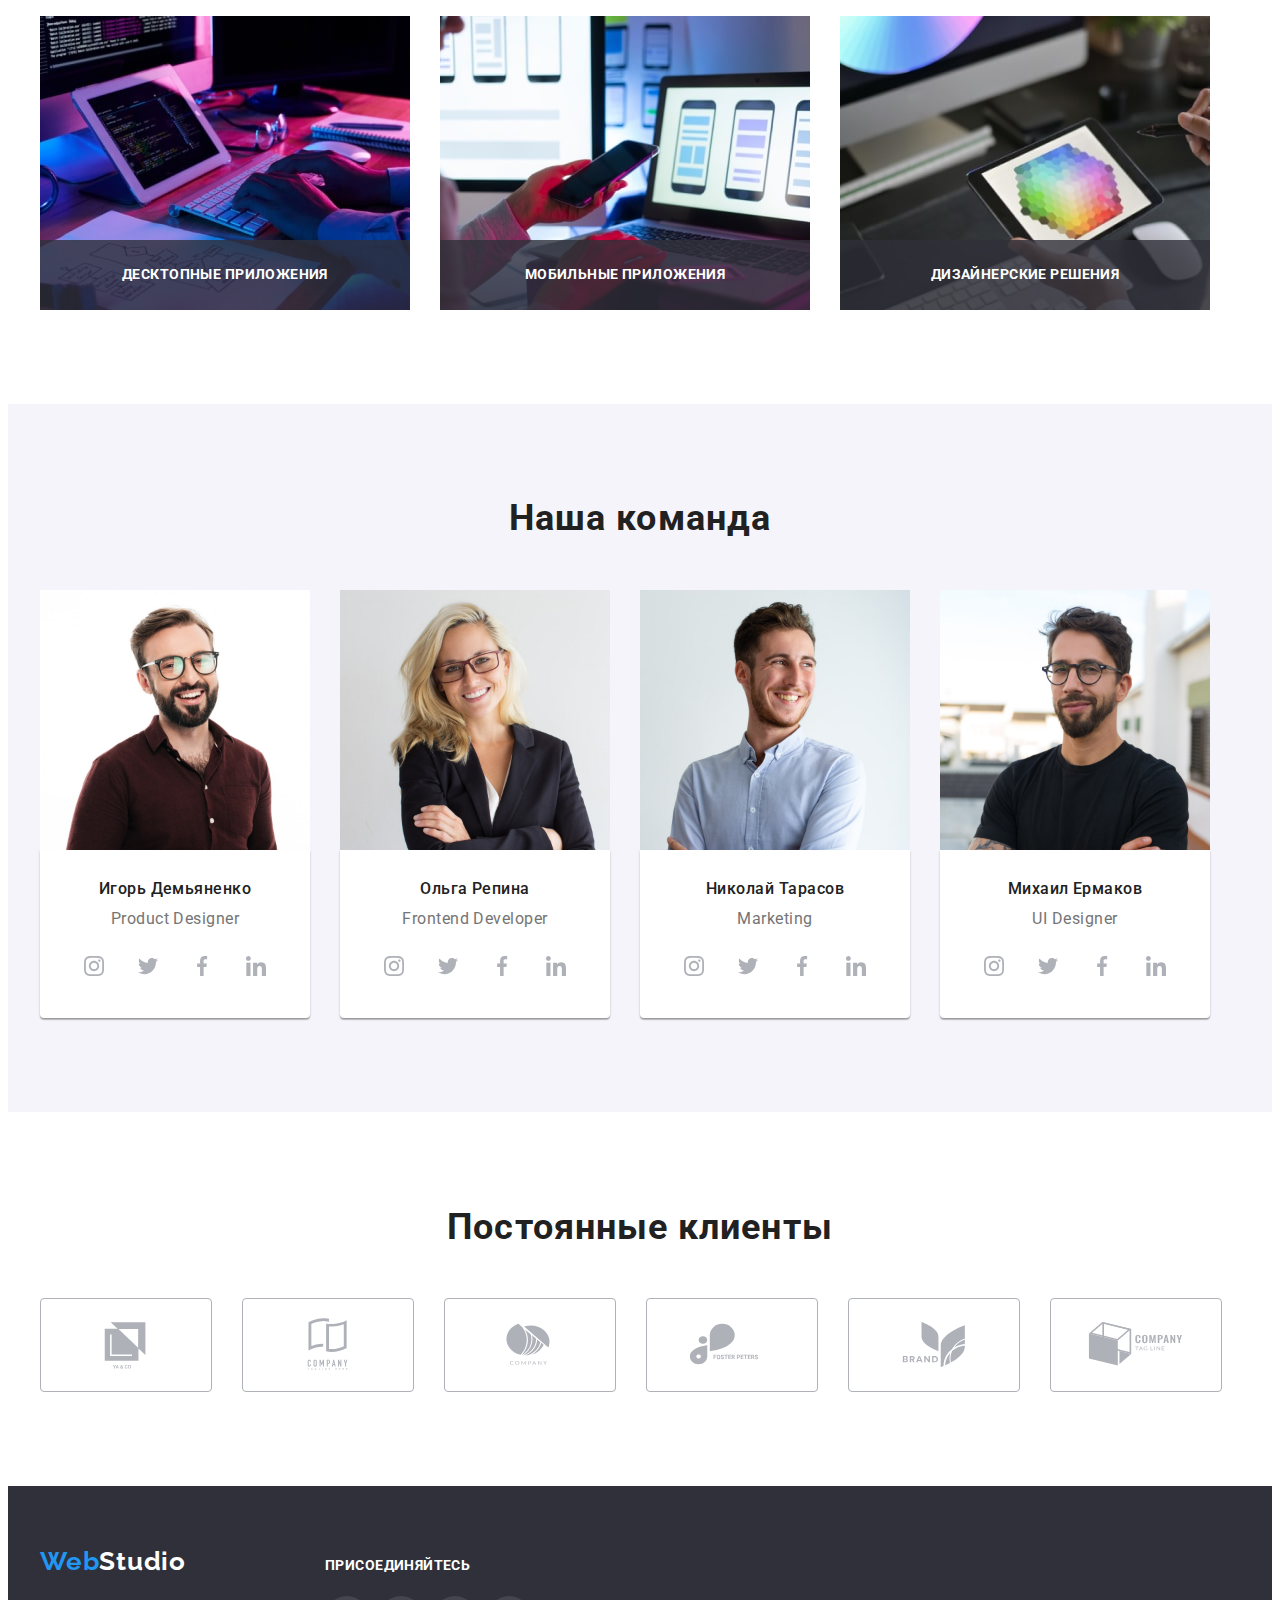
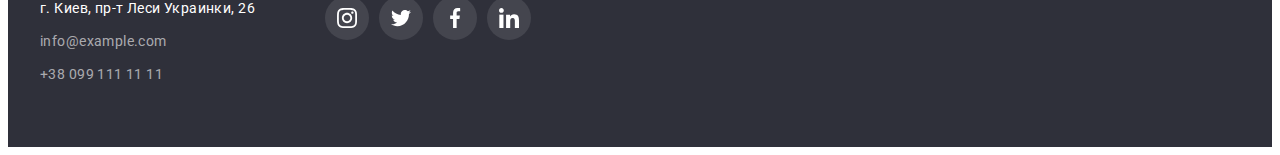
==== commit 518d9258: "add" ====
--- a/index.html
+++ b/index.html
@@ -58,15 +58,7 @@
             <div class="container hero-container" >
                 <h1 class="hero-title">Эффективные решения <br> для вашего бизнеса</h1>
                 <button  data-modal-open type="button" class="hero-btn" >Заказать услугу</button>
-                <div class="backdrop is-hidden" data-modal>
-                    <div class="modal">
-                        <button data-modal-close class="modal-btn">
-                            <svg class="modal-icon">
-                                <use href="./images/symbol-defs.svg#icon-close"></use>
-                            </svg>
-                        </button>
-                    </div>
-                </div>
+                
             </div>
         </section>
        
@@ -432,6 +424,17 @@
       </div>
     </div>
 </footer>
+<!--------------------Modal--------------------->
+<div class="backdrop is-hidden" data-modal>
+                    <div class="modal">
+                        <button data-modal-close class="modal-btn">
+                            <svg class="modal-icon">
+                                <use href="./images/symbol-defs.svg#icon-close"></use>
+                            </svg>
+                        </button>
+                    </div>
+                </div>
+
 <script src="js/modal.js"></script>
 </body>
 </html>--- a/css/styles.css
+++ b/css/styles.css
@@ -70,7 +70,7 @@
 }
 
 
-/*-------------HEADER-------------- */
+/*------------------HEADER------------------- */
 
 .header {
     border-bottom: 1px solid #ececec;
@@ -121,7 +121,8 @@
     letter-spacing: 0.02em;
 
     color: var(--primary-second-text-color);
-    
+
+    transition: color 250ms cubic-bezier(0.4, 0, 0.2, 1);
 }
 
 .header-tel-link,
@@ -132,7 +133,7 @@
     line-height: 1.14;
     letter-spacing: 0.02em;
     color: var(--main-text-color);
-    transition: background-color 250ms cubic-bezier(0.4, 0, 0.2, 1);
+    transition: color 250ms cubic-bezier(0.4, 0, 0.2, 1);
 }
 
 .header-icon-mail,
@@ -141,7 +142,7 @@
     fill: currentColor;
     width: 16px;
     height: 12px;
-    transition: background-color 250ms cubic-bezier(0.4, 0, 0.2, 1);
+    /*transition: color 250ms cubic-bezier(0.4, 0, 0.2, 1);*/
 }
 .header-icon-tel {
     width: 10px;
@@ -164,7 +165,7 @@
     content: ' ';
     position: absolute;
     left: 0;
-    bottom: 0;
+    bottom: -1px;
 
     width: 100%;
     height: 4px;
@@ -236,6 +237,8 @@
     background-color: var(--main-btn-background);
 }
 
+/*-------------Modal----------------------*/
+
 .backdrop {
     position: fixed;
     top: 0;
@@ -487,8 +490,10 @@
     align-items: center;
     justify-content: center;
 
+    border-radius: 50%;
     color: var(--icon-color);
-    transition: background-color 250ms cubic-bezier(0.4, 0, 0.2, 1);
+    transition: background-color 250ms cubic-bezier(0.4, 0, 0.2, 1),
+                color 250ms cubic-bezier(0.4, 0, 0.2, 1);
 }
 
 .team-social-icon {
@@ -501,8 +506,6 @@
 .team-social-link:focus {
     background-color: var(--accent-color);
     color: var(--primary-first-text-color);
-    border-radius: 50%;
-
 }
 
 /*------------------Clients--------------------*/
@@ -537,7 +540,8 @@
     border-radius: 4px;
     color: var(--icon-color);
 
-    transition: background-color 250ms cubic-bezier(0.4, 0, 0.2, 1);
+    transition: color 250ms cubic-bezier(0.4, 0, 0.2, 1),
+                border 250ms cubic-bezier(0.4, 0, 0.2, 1);
 }
 
 .clients-link:hover,
@@ -653,7 +657,6 @@
 .footer-social-link:hover,
 .footer-social-link:focus {
     background-color: var(--accent-color);
-    border-radius: 50%;
 }
 
 
@@ -687,7 +690,9 @@
     
     border-radius: 4px;
     border-style: none;
-    transition: background-color 250ms cubic-bezier(0.4, 0, 0.2, 1);
+    transition: color 250ms cubic-bezier(0.4, 0, 0.2, 1),
+                background-color 250ms cubic-bezier(0.4, 0, 0.2, 1),
+                box-shadow 250ms cubic-bezier(0.4, 0, 0.2, 1);
 
     cursor: pointer
     
@@ -787,7 +792,8 @@
 .gallery-link {
     display: block;
     color: var(--primary-second-text-color);
-    transition: background-color 250ms cubic-bezier(0.4, 0, 0.2, 1);
+    transition: /*background-color 250ms cubic-bezier(0.4, 0, 0.2, 1),*/
+                box-shadow 250ms cubic-bezier(0.4, 0, 0.2, 1);
 }
 
 .gallery-link:hover,
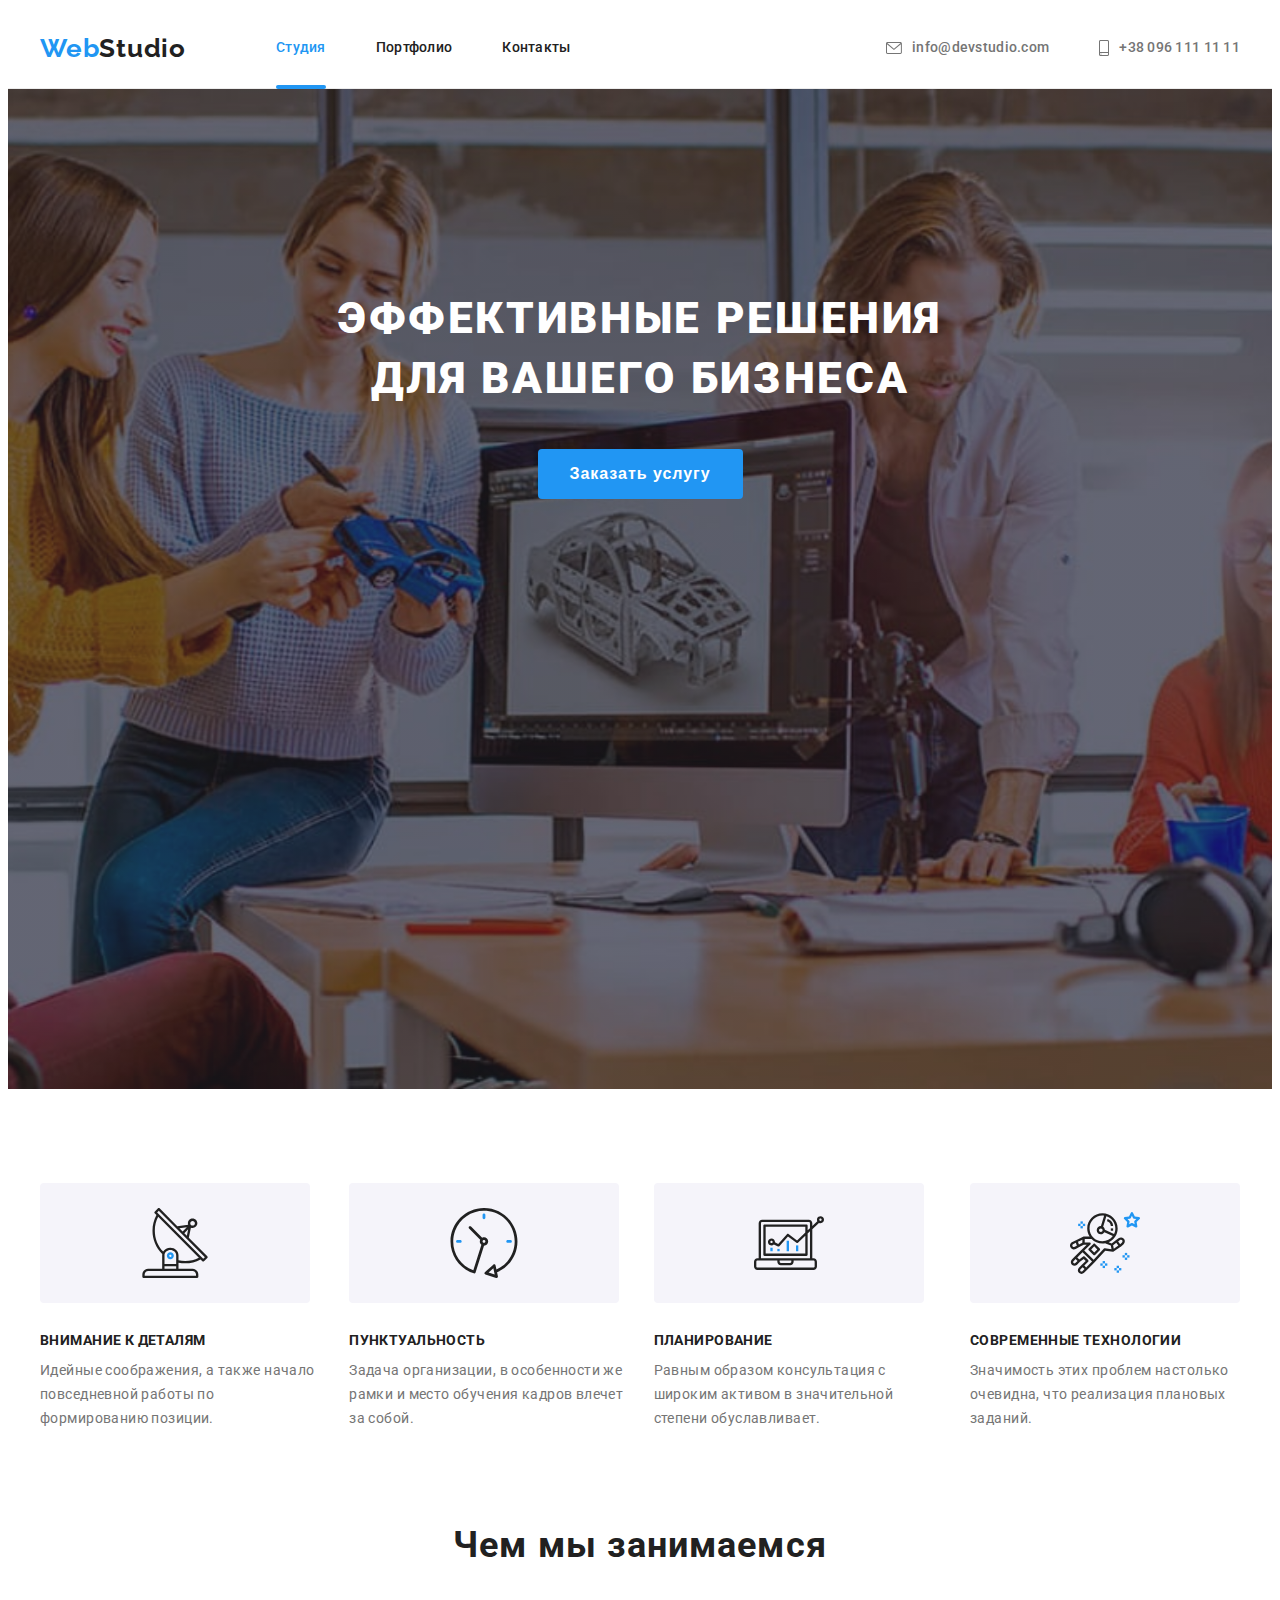
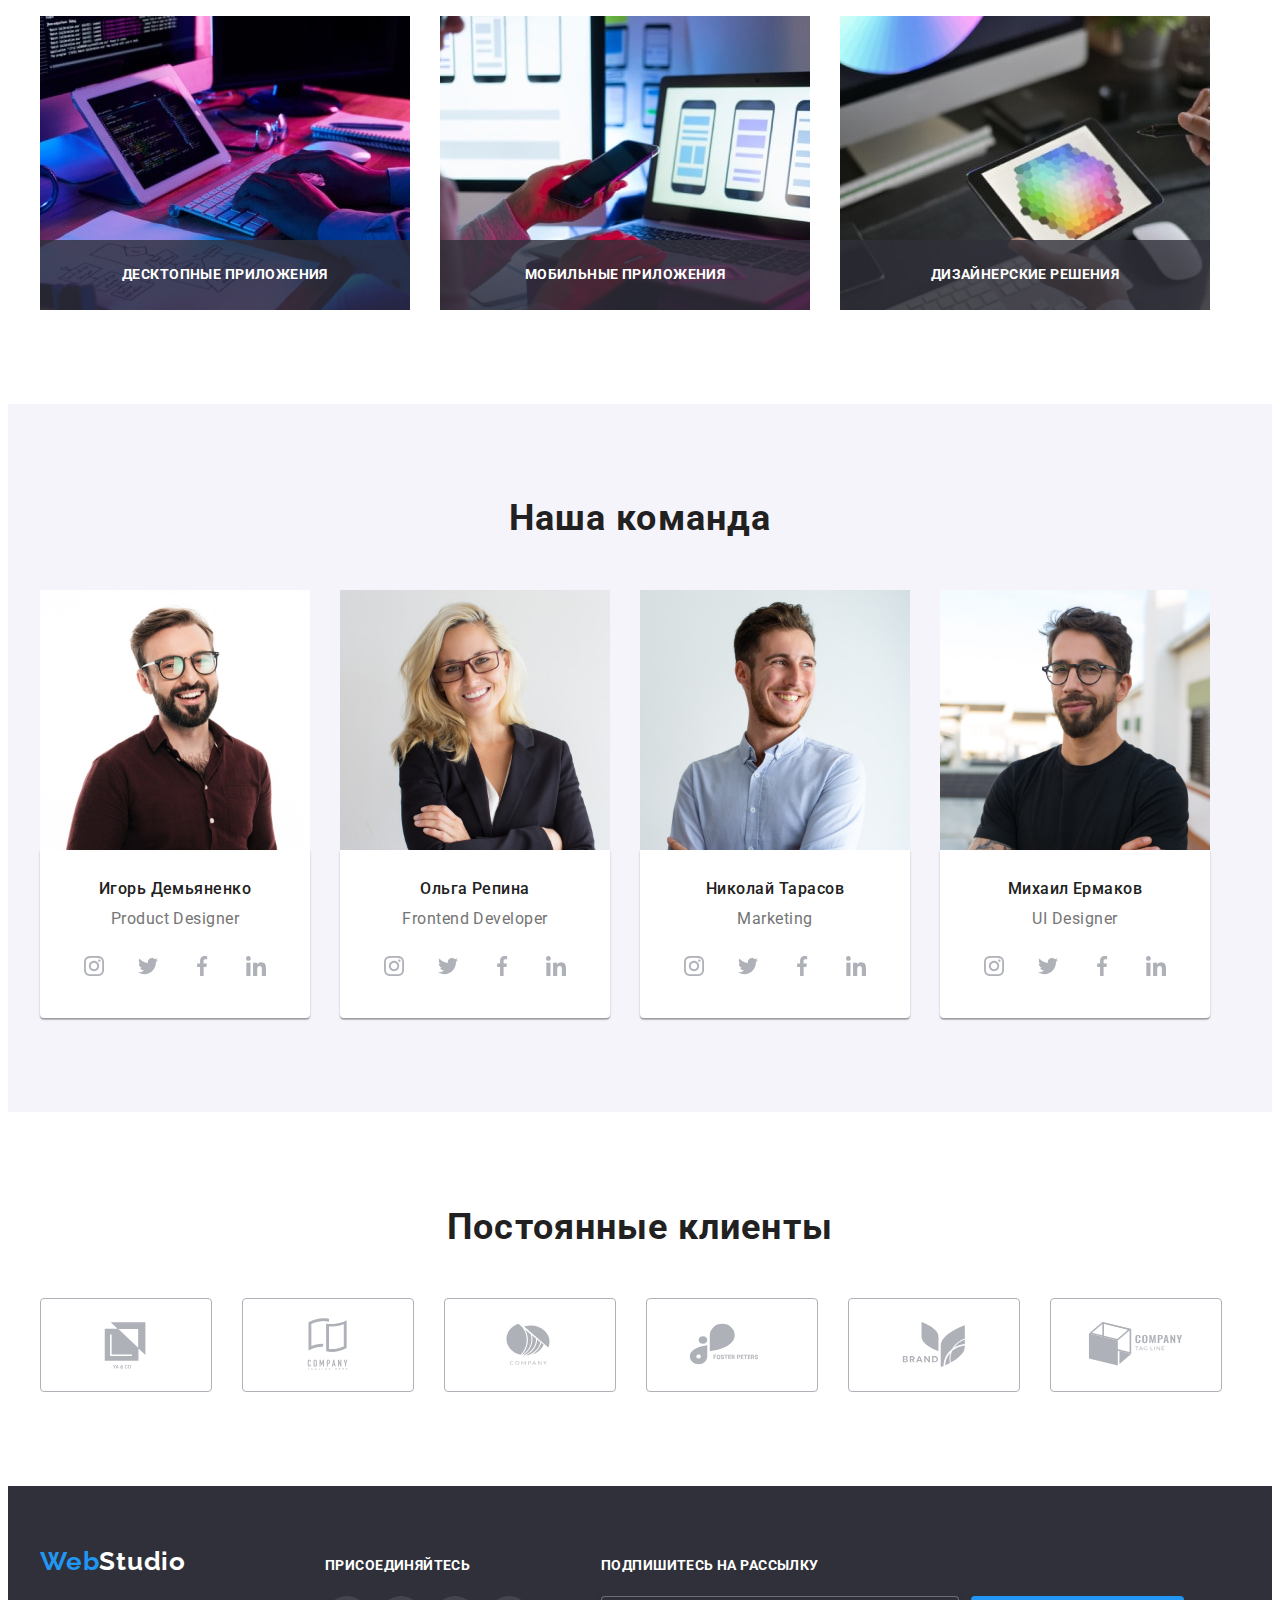
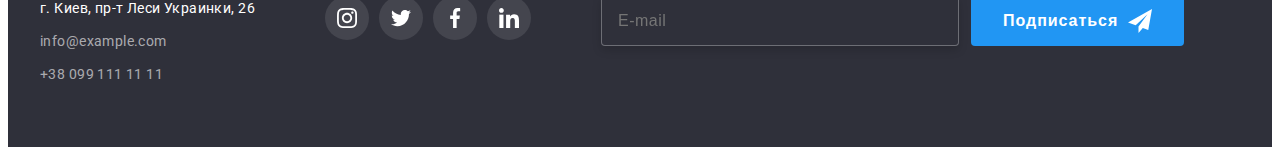
==== commit 122fdcee: "add" ====
--- a/index.html
+++ b/index.html
@@ -422,18 +422,79 @@
                 </li>
             </ul>
       </div>
+      <div class="footer-box">
+            <p class="footer-form-text">Подпишитесь на рассылку</p>
+            <form action="" class="footer-form">
+                <input type="text" name="name" placeholder="E-mail" class="footer-form-input">
+                <button type="submit" class="footer-form-btn-submit footer-submit">
+                    Подписаться
+                    <svg class="footer-form-icon">
+                        <use href="./images/symbol-defs.svg#icon-send"></use>
+                    </svg>
+
+                </button>
+            </form>
+      </div>
     </div>
 </footer>
+
 <!--------------------Modal--------------------->
+
 <div class="backdrop is-hidden" data-modal>
-                    <div class="modal">
-                        <button data-modal-close class="modal-btn">
-                            <svg class="modal-icon">
-                                <use href="./images/symbol-defs.svg#icon-close"></use>
+    <div class="modal">
+        <button data-modal-close class="modal-btn">
+            <svg class="modal-icon">
+                <use href="./images/symbol-defs.svg#icon-close"></use>
+            </svg>
+        </button>
+        <p class="modal-text">Оставьте свои данные, мы вам перезвоним</p>
+        <form action="" class="form">
+                <label class="form-field">
+                    Имя
+                    <span class="form-wrapper">
+                        <input type="text" name="name" class="form-input">
+                            <svg class="form-icon">
+                                <use href="./images/symbol-defs.svg#icon-person"></use>
                             </svg>
-                        </button>
-                    </div>
-                </div>
+                    </span>
+                </label>
+                <label class="form-field">
+                    Телефон
+                    <span class="form-wrapper">
+                        <input type="tel" name="tel" class="form-input">  
+                            <svg class="form-icon">
+                                <use href="./images/symbol-defs.svg#icon-phone-2"></use>
+                            </svg>
+                    </span>
+                </label>
+                <label class="form-field">
+                    Почта
+                    <span class="form-wrapper" >
+                        <input type="email" name="mail" class="form-input">
+                            <svg class="form-icon"> 
+                                <use href="./images/symbol-defs.svg#icon-mail-2"></use>
+                            </svg>
+                    </span>
+                </label>
+                <label for="feedback" class="form-field">
+                    Комментарий
+                    <textarea class="form-textarea" name="feedback" rows="5" placeholder="Введите текст"></textarea>
+                </label>
+                
+                <label for="checkbox" class="form-field form-label-checkbox">
+                    <input type="checkbox" name="" value="checkbox" id="" class="form-checkbox visually-hidden">
+                    <svg class="form-checkbox-icon"> 
+                        <use href="./images/symbol-defs.svg#icon-chekbox"></use>
+                    </svg>
+                   <span class="form-checkbox-text">
+                        Соглашаюсь с рассылкой и принимаю <a href="#" class="form-checkbox-link">Условия договора</a>
+                   </span>
+                </label>
+
+            <button type="submit" class="form-btn-submit ">Отправить</button>
+        </form>
+    </div>
+</div>
 
 <script src="js/modal.js"></script>
 </body>
--- a/css/styles.css
+++ b/css/styles.css
@@ -212,7 +212,9 @@
     color:var(--primary-first-text-color);
 }
 
-.hero-btn {
+.hero-btn, 
+.form-btn-submit,
+.footer-form-btn-submit {
     padding: 10px 32px;
    
     font-weight: 700;
@@ -237,77 +239,7 @@
     background-color: var(--main-btn-background);
 }
 
-/*-------------Modal----------------------*/
-
-.backdrop {
-    position: fixed;
-    top: 0;
-    left: 0;
-    width: 100%;
-    height: 100%;
-    background-color: rgba(0, 0, 0, 0.2);
-
-    opacity: 1;
-
-    transition: opacity 250ms cubic-bezier(0.4, 0, 0.2, 1);
-}
-
-.backdrop.is-hidden {
-    opacity: 0;
-    pointer-events: none;
-}
-
-.modal {
-    position: absolute;
-    top: 50%;
-    left: 50%;
-
-    width: 528px;
-    height: 581px;
-
-    opacity: 1;
-
-    background-color: var(--main-background-color);
-    box-shadow: 0px 1px 3px rgba(0, 0, 0, 0.12),
-    0px 1px 1px rgba(0, 0, 0, 0.14),
-    0px 2px 1px rgba(0, 0, 0, 0.2);
-    border-radius: 4px;
-
-    transform: translate(-50%, -50%) scale(1);
-    transition: transform 250ms cubic-bezier(0.4, 0, 0.2, 1);
-}
-
-.is-hidden .modal {
-    transform: translate(-50%, -50%) scale(1.1);
-    opacity: 0;
-}
-
-.modal-btn {
-    position: absolute;
-    display: flex;
-    
-    top: 8px;
-    right: 8px;
-    
-    width: 30px;
-    height: 30px;
-    align-items: center;
-    justify-content: center;
-
-    color: #000000;
-    
-    background-color: var(--main-background-color);
-    border: 1px solid rgba(0, 0, 0, 0.1);
-    border-radius: 50%;
-    transition: background-color 250ms cubic-bezier(0.4, 0, 0.2, 1);
-    cursor: pointer;
-}
-
-.modal-icon {
-    fill: currentColor;
-    width: 11px;
-    height: 11px;
-}
+
 
 /*---------------------DETAILS SECTION-------------------*/
 
@@ -612,7 +544,8 @@
     color: var(--foter-mail-color);
 }
 
-.footer-social-text {
+.footer-social-text,
+.footer-form-text {
     margin-bottom: 20px;
     font-weight: 700;
     font-size: 14px;
@@ -659,6 +592,54 @@
     background-color: var(--accent-color);
 }
 
+.footer-form {
+    display: flex;
+}
+
+.footer-form-input {
+    padding: 15px 0 15px 16px;
+    margin-right: 12px;
+    width: 358px;
+    height: 50px;
+
+    font-weight: 400;
+    font-size: 16px;
+    line-height: 1.25;
+
+    align-items: center;
+    letter-spacing: 0.03em;
+
+    color: rgba(255, 255, 255, 0.6);
+    border: 1px solid rgba(255, 255, 255, 0.3);
+    box-sizing: border-box;
+    filter: drop-shadow(0px 4px 4px rgba(0, 0, 0, 0.15));
+    background-color: var(--primary-background-color);
+    border-radius: 4px;
+
+    transition: border-color 250ms cubic-bezier(0.4, 0, 0.2, 1);
+}
+
+.footer-form-input::placeholder {
+
+}
+
+.footer-form-btn-submit {
+}
+
+.footer-submit {
+    display: flex;
+    justify-content: center;
+    align-items: center;
+}
+
+.footer-form-icon {
+    margin-left: 10px;
+    
+    width: 24px;
+    height: 24px;
+
+    fill: currentColor;
+}
 
 /********************************************************************************************/
 /*-------------------------PORTFOLIO-----------------------*/
@@ -808,5 +789,229 @@
     transform: translateY(0);
 }
 
- 
-
+/***********************************************************************************/
+ /*----------------------------------Modal-----------------------------------------*/
+
+ .backdrop {
+     position: fixed;
+     top: 0;
+     left: 0;
+     width: 100%;
+     height: 100%;
+     background-color: rgba(0, 0, 0, 0.2);
+
+     opacity: 1;
+
+     transition: opacity 250ms cubic-bezier(0.4, 0, 0.2, 1);
+ }
+
+ .backdrop.is-hidden {
+     opacity: 0;
+     pointer-events: none;
+ }
+
+ .modal {
+     position: absolute;
+     top: 50%;
+     left: 50%;
+
+     width: 528px;
+     height: 581px;
+
+     opacity: 1;
+
+     background-color: var(--main-background-color);
+     box-shadow: 0px 1px 3px rgba(0, 0, 0, 0.12),
+         0px 1px 1px rgba(0, 0, 0, 0.14),
+         0px 2px 1px rgba(0, 0, 0, 0.2);
+     border-radius: 4px;
+
+     transform: translate(-50%, -50%) scale(1);
+     transition: transform 250ms cubic-bezier(0.4, 0, 0.2, 1);
+ }
+
+ .is-hidden .modal {
+     transform: translate(-50%, -50%) scale(1.1);
+     opacity: 0;
+ }
+
+ .modal-btn {
+     position: absolute;
+     display: flex;
+
+     top: 8px;
+     right: 8px;
+
+     width: 30px;
+     height: 30px;
+     align-items: center;
+     justify-content: center;
+
+     color: #000000;
+
+     background-color: var(--main-background-color);
+     border: 1px solid rgba(0, 0, 0, 0.1);
+     border-radius: 50%;
+     transition: background-color 250ms cubic-bezier(0.4, 0, 0.2, 1);
+     cursor: pointer;
+ }
+
+ .modal-icon {
+    fill: currentColor;
+    width: 11px;
+    height: 11px;
+ }
+
+ .modal-text {
+    margin: 30px 0;
+
+    font-weight: 700;
+    font-size: 20px;
+    line-height: 1.15;
+    text-align: center;
+    letter-spacing: 0.03em;
+
+    color: var(--primary-second-text-color);
+ }
+
+textarea {
+    resize: none;
+}
+
+ .form-field {
+    margin: 0 40px;
+
+    position: relative;
+    display: block;
+
+    font-size: 12px;
+    line-height: 1.16;
+    letter-spacing: 0.01em;
+
+    color: #757575;
+ }
+
+.form-wrapper {
+    position: relative;
+    display: block;
+}
+
+.form-input,
+.form-textarea {
+   margin: 4px 0 10px 0; 
+   display: block;
+   width: 100%;
+   height: 40px;
+  
+   border: 1px solid rgba(33, 33, 33, 0.2);
+   
+   box-sizing: border-box;
+   border-radius: 4px;
+
+   transition: border 250ms cubic-bezier(0.4, 0, 0.2, 1);
+}
+
+.form-input {
+    padding-left: 42px;
+}
+
+.form-icon {
+    position: absolute;
+    top: 11px;
+    left: 12px;
+
+    display: inline-block;
+
+    fill: currentColor;
+    color:var(--primary-second-text-color);
+    width: 18px;
+    height: 18px;
+
+    transition: fill 250ms cubic-bezier(0.4, 0, 0.2, 1);
+}
+.form-input:focus ~ .form-icon {
+    fill: var(--accent-color);
+}
+
+.form-input:focus,
+.form-textarea:focus {
+    border-color: var(--accent-color);
+    outline: none;
+}
+
+.form-textarea {
+    padding: 16px 12px;
+    height: 120px;
+}
+
+.form-textarea::placeholder {
+    
+}
+
+.form-label-checkbox {
+    display: flex;
+    justify-content: center;
+    align-items: center;
+}
+
+.form-checkbox {
+}
+
+.form-checkbox-icon {
+    margin-right: 7px;
+    
+    width: 16px;
+    height: 15px;
+
+    fill: currentColor;
+
+    border: 2px solid var(--primary-second-text-color);
+    border-radius: 2px;
+    
+}
+
+.form-checkbox:checked + .form-checkbox-icon {
+    outline: 1px solid var(--accent-color);
+}
+
+.form-checkbox:checked + .form-checkbox-icon {
+    background-color: var(--accent-color);
+    border-color: var(--accent-color);
+    /*color: var(--accent-color);
+
+    background-image: url('../images/full-check.svg');
+    background-size: contain;
+    background-origin: border-box;*/
+}
+
+.form-checkbox-text {
+    appearance: none;
+    font-weight: 400;
+    font-size: 14px;
+    line-height: 1.71;
+    letter-spacing: 0.03em;
+    color: #757575;
+}
+
+.form-checkbox-text, 
+.form-checkbox-link {
+    font-weight: normal;
+    font-size: 14px;
+    line-height: 1.71;
+    letter-spacing: 0.03em;
+
+    color: #757575;
+}
+
+.form-checkbox-link {
+    color: var(--accent-color);
+    text-decoration: underline;
+}
+
+
+.form-btn-submit {
+    padding: 10px 55px;
+    margin: 0 auto;
+    display: block;
+}
+
